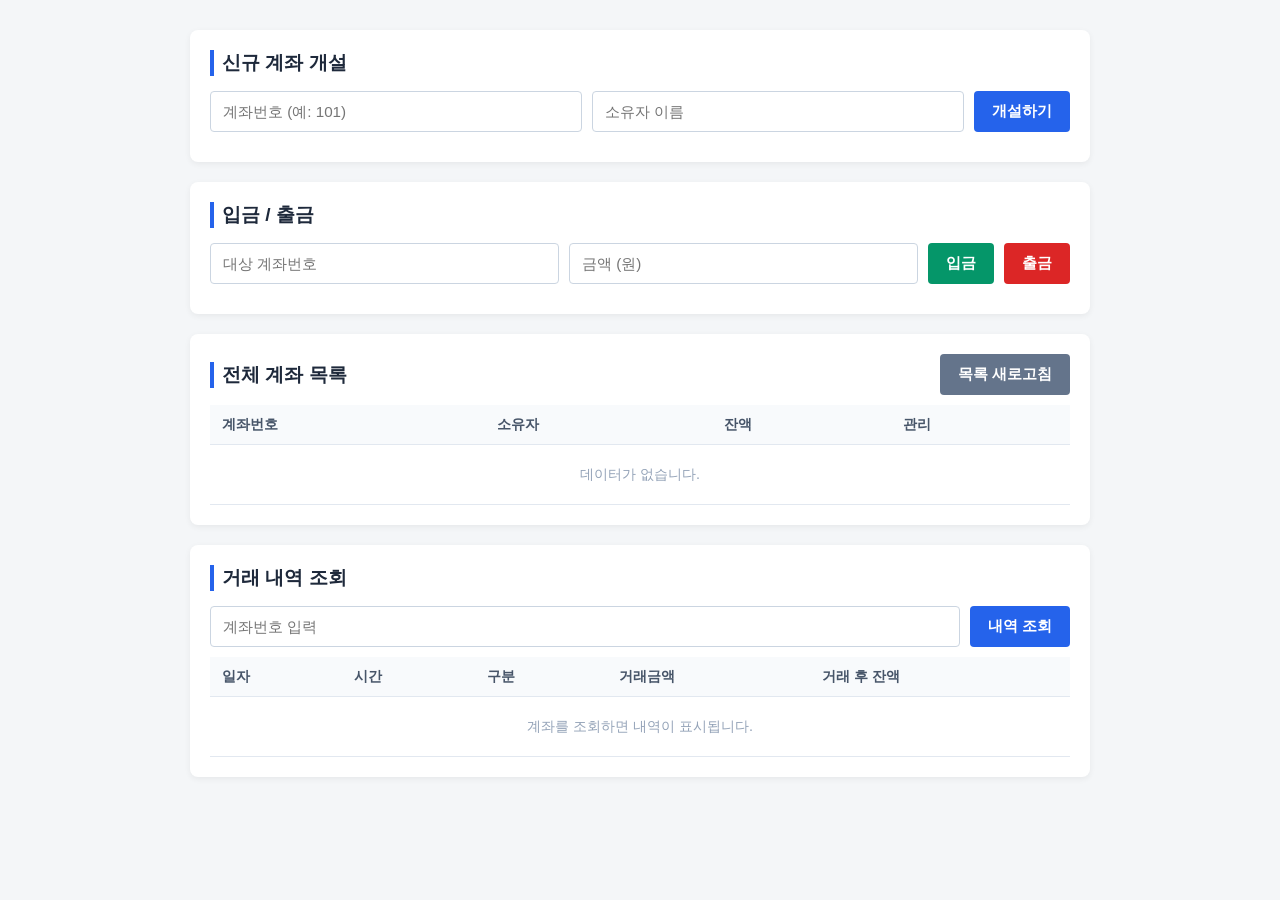
==== src/main/resources/static/index.html @ 8ab637b1 "dto 구현" ====
<!DOCTYPE html>
<html lang="ko">
<head>
    <meta charset="UTF-8">
    <title>은행 계좌 관리 시스템</title>
    <style>
        * { box-sizing: border-box; margin: 0; padding: 0; font-family: 'Pretendard', sans-serif; }
        body { background-color: #f4f6f8; padding: 30px; color: #333; }
        .container { max-width: 900px; margin: 0 auto; display: flex; flex-direction: column; gap: 20px; }
        .card { background: #fff; border-radius: 8px; padding: 20px; box-shadow: 0 2px 6px rgba(0,0,0,0.06); }
        h2 { font-size: 1.2rem; margin-bottom: 15px; color: #1e293b; border-left: 4px solid #2563eb; padding-left: 8px; }
        .form-row { display: flex; gap: 10px; margin-bottom: 10px; flex-wrap: wrap; }
        input { flex: 1; padding: 10px 12px; border: 1px solid #cbd5e1; border-radius: 4px; font-size: 0.95rem; min-width: 140px; }
        button { padding: 10px 18px; border: none; border-radius: 4px; cursor: pointer; font-size: 0.95rem; font-weight: bold; }
        .btn-primary { background: #2563eb; color: white; }
        .btn-success { background: #059669; color: white; }
        .btn-danger { background: #dc2626; color: white; }
        .btn-secondary { background: #64748b; color: white; }
        button:hover { opacity: 0.9; }
        table { width: 100%; border-collapse: collapse; margin-top: 10px; font-size: 0.9rem; }
        th, td { padding: 10px 12px; border-bottom: 1px solid #e2e8f0; text-align: left; }
        th { background: #f8fafc; color: #475569; }
        .empty-row { text-align: center; color: #94a3b8; padding: 20px; }
        .badge-deposit { color: #059669; font-weight: bold; }
        .badge-withdraw { color: #dc2626; font-weight: bold; }
    </style>
</head>
<body>

<div class="container">
    <!-- 1. 신규 계좌 개설 -->
    <div class="card">
        <h2>신규 계좌 개설</h2>
        <div class="form-row">
            <input type="text" id="newAccountNo" placeholder="계좌번호 (예: 101)">
            <input type="text" id="newName" placeholder="소유자 이름">
            <button class="btn-primary" onclick="createAccount()">개설하기</button>
        </div>
    </div>

    <!-- 2. 입출금 처리 -->
    <div class="card">
        <h2>입금 / 출금</h2>
        <div class="form-row">
            <input type="text" id="targetAccountNo" placeholder="대상 계좌번호">
            <input type="number" id="tradeAmount" placeholder="금액 (원)">
            <button class="btn-success" onclick="processBanking('deposit')">입금</button>
            <button class="btn-danger" onclick="processBanking('withdraw')">출금</button>
        </div>
    </div>

    <!-- 3. 전체 계좌 목록 -->
    <div class="card">
        <div style="display:flex; justify-content:space-between; align-items:center; margin-bottom:10px;">
            <h2 style="margin:0;">전체 계좌 목록</h2>
            <button class="btn-secondary" onclick="loadAccounts()">목록 새로고침</button>
        </div>
        <table>
            <thead>
                <tr>
                    <th>계좌번호</th>
                    <th>소유자</th>
                    <th>잔액</th>
                    <th>관리</th>
                </tr>
            </thead>
            <tbody id="accountTableBody">
                <tr><td colspan="4" class="empty-row">데이터가 없습니다.</td></tr>
            </tbody>
        </table>
    </div>

    <!-- 4. 거래 내역 상세 조회 -->
    <div class="card">
        <h2>거래 내역 조회</h2>
        <div class="form-row">
            <input type="text" id="historyAccountNo" placeholder="계좌번호 입력">
            <button class="btn-primary" onclick="loadTransactions()">내역 조회</button>
        </div>
        <table>
            <thead>
                <tr>
                    <th>일자</th>
                    <th>시간</th>
                    <th>구분</th>
                    <th>거래금액</th>
                    <th>거래 후 잔액</th>
                </tr>
            </thead>
            <tbody id="transactionTableBody">
                <tr><td colspan="5" class="empty-row">계좌를 조회하면 내역이 표시됩니다.</td></tr>
            </tbody>
        </table>
    </div>
</div>

<script>
    const API_BASE = '/api/accounts';

    // 1. 계좌 개설 요청
    async function createAccount() {
        const accountNo = document.getElementById('newAccountNo').value.trim();
        const name = document.getElementById('newName').value.trim();

        if (!accountNo || !name) return alert('계좌번호와 이름을 입력하세요.');

        const res = await fetch(API_BASE, {
            method: 'POST',
            headers: { 'Content-Type': 'application/json' },
            body: JSON.stringify({ accountNo, name })
        });

        const msg = await res.text();
        alert(msg);
        if (res.ok) {
            document.getElementById('newAccountNo').value = '';
            document.getElementById('newName').value = '';
            loadAccounts();
        }
    }

    // 2. 전체 계좌 목록 불러오기
    async function loadAccounts() {
        const res = await fetch(API_BASE);
        const data = await res.json();
        const tbody = document.getElementById('accountTableBody');
        tbody.innerHTML = '';

        if (data.length === 0) {
            tbody.innerHTML = '<tr><td colspan="4" class="empty-row">개설된 계좌가 없습니다.</td></tr>';
            return;
        }

        data.forEach(acc => {
            const tr = document.createElement('tr');
            tr.innerHTML = `
                <td>${acc.accountNo}</td>
                <td>${acc.name}</td>
                <td>${acc.balance.toLocaleString()} 원</td>
                <td><button class="btn-secondary" style="padding:4px 8px; font-size:0.8rem;" onclick="selectAccount('${acc.accountNo}')">선택</button></td>
            `;
            tbody.appendChild(tr);
        });
    }

    // 3. 입출금 요청
    async function processBanking(type) {
        const accountNo = document.getElementById('targetAccountNo').value.trim();
        const amount = Number(document.getElementById('tradeAmount').value);

        if (!accountNo || amount <= 0) return alert('계좌번호와 올바른 금액을 입력하세요.');

        const res = await fetch(`${API_BASE}/${accountNo}/${type}`, {
            method: 'POST',
            headers: { 'Content-Type': 'application/json' },
            body: JSON.stringify({ amount })
        });

        const msg = await res.text();
        alert(msg);
        if (res.ok) {
            document.getElementById('tradeAmount').value = '';
            loadAccounts();
        }
    }

    // 4. 거래 내역 조회
    async function loadTransactions() {
        const accountNo = document.getElementById('historyAccountNo').value.trim();
        if (!accountNo) return alert('조회할 계좌번호를 입력하세요.');

        const res = await fetch(`${API_BASE}/${accountNo}/transactions`);
        if (!res.ok) return alert('계좌를 찾을 수 없거나 조회가 실패했습니다.');

        const data = await res.json();
        const tbody = document.getElementById('transactionTableBody');
        tbody.innerHTML = '';

        if (data.length === 0) {
            tbody.innerHTML = '<tr><td colspan="5" class="empty-row">거래 내역이 존재하지 않습니다.</td></tr>';
            return;
        }

        data.forEach(tx => {
            const tr = document.createElement('tr');
            const kindBadge = tx.kind === '입금' 
                ? `<span class="badge-deposit">입금</span>` 
                : `<span class="badge-withdraw">출금</span>`;
            tr.innerHTML = `
                <td>${tx.transactionDate}</td>
                <td>${tx.transactionTime}</td>
                <td>${kindBadge}</td>
                <td>${tx.amount.toLocaleString()} 원</td>
                <td>${tx.balance.toLocaleString()} 원</td>
            `;
            tbody.appendChild(tr);
        });
    }

    // 계좌 목록에서 '선택' 클릭 시 폼에 번호 자동 기입
    function selectAccount(accountNo) {
        document.getElementById('targetAccountNo').value = accountNo;
        document.getElementById('historyAccountNo').value = accountNo;
        loadTransactions();
    }

    // 페이지 진입 시 초기 데이터 로드
    window.onload = loadAccounts;
</script>

</body>
</html>
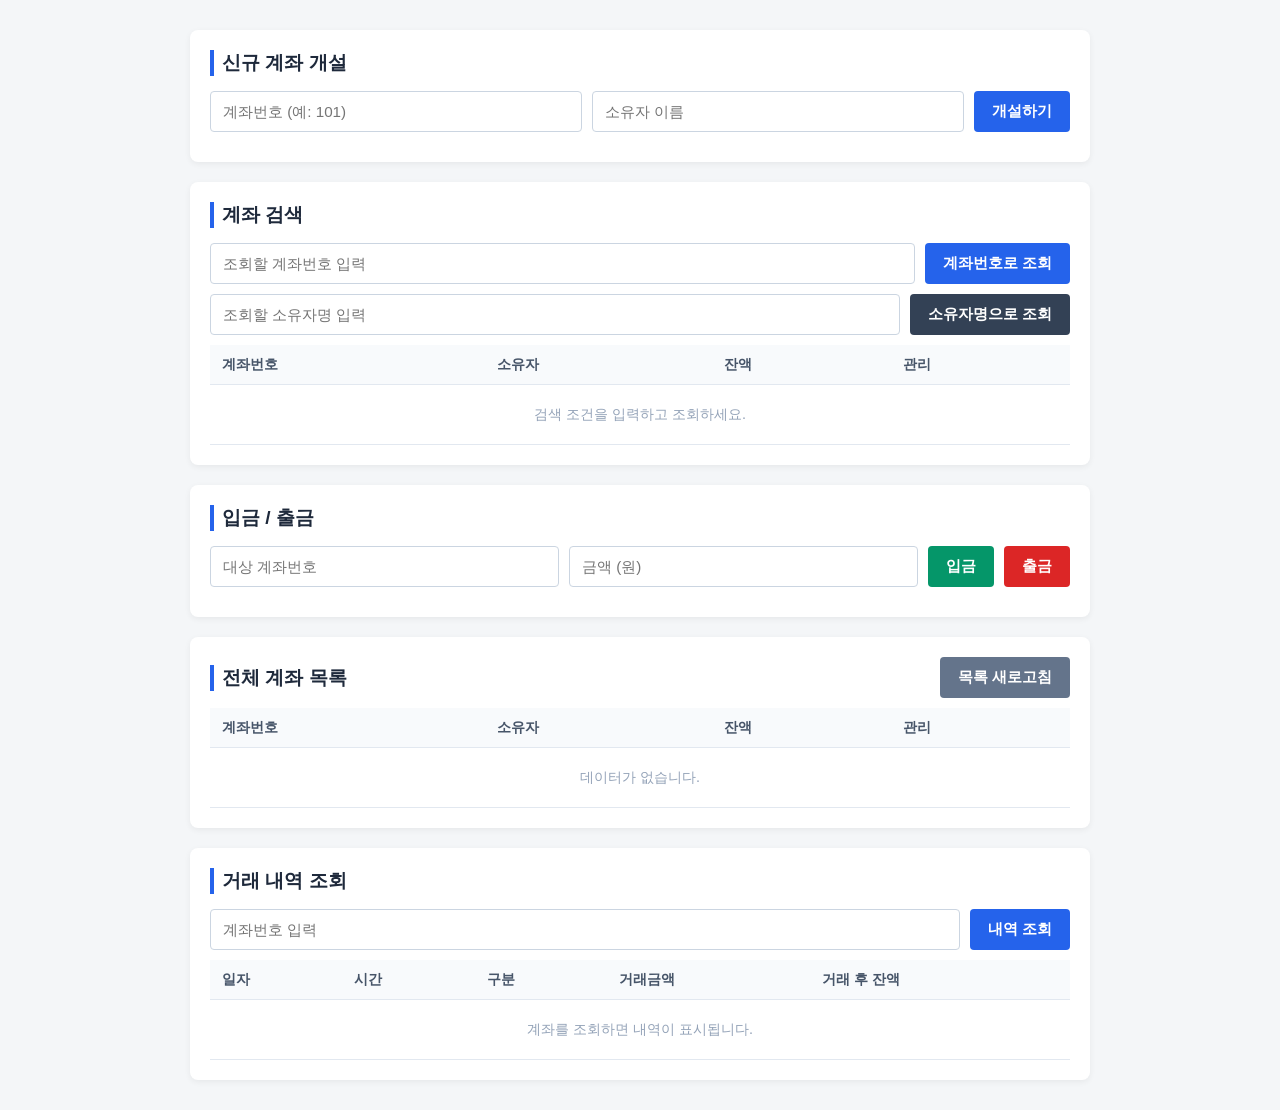
==== commit 13358450: "최종 완성" ====
--- a/src/main/resources/static/index.html
+++ b/src/main/resources/static/index.html
@@ -16,6 +16,7 @@
         .btn-success { background: #059669; color: white; }
         .btn-danger { background: #dc2626; color: white; }
         .btn-secondary { background: #64748b; color: white; }
+        .btn-dark { background: #334155; color: white; }
         button:hover { opacity: 0.9; }
         table { width: 100%; border-collapse: collapse; margin-top: 10px; font-size: 0.9rem; }
         th, td { padding: 10px 12px; border-bottom: 1px solid #e2e8f0; text-align: left; }
@@ -38,7 +39,33 @@
         </div>
     </div>
 
-    <!-- 2. 입출금 처리 -->
+    <!-- 2. 계좌 검색 (계좌번호 단건 조회 / 소유자명 다건 조회) -->
+    <div class="card">
+        <h2>계좌 검색</h2>
+        <div class="form-row">
+            <input type="text" id="searchAccountNo" placeholder="조회할 계좌번호 입력">
+            <button class="btn-primary" onclick="searchByAccountNo()">계좌번호로 조회</button>
+        </div>
+        <div class="form-row">
+            <input type="text" id="searchName" placeholder="조회할 소유자명 입력">
+            <button class="btn-dark" onclick="searchByName()">소유자명으로 조회</button>
+        </div>
+        <table>
+            <thead>
+                <tr>
+                    <th>계좌번호</th>
+                    <th>소유자</th>
+                    <th>잔액</th>
+                    <th>관리</th>
+                </tr>
+            </thead>
+            <tbody id="searchResultBody">
+                <tr><td colspan="4" class="empty-row">검색 조건을 입력하고 조회하세요.</td></tr>
+            </tbody>
+        </table>
+    </div>
+
+    <!-- 3. 입출금 처리 -->
     <div class="card">
         <h2>입금 / 출금</h2>
         <div class="form-row">
@@ -49,7 +76,7 @@
         </div>
     </div>
 
-    <!-- 3. 전체 계좌 목록 -->
+    <!-- 4. 전체 계좌 목록 -->
     <div class="card">
         <div style="display:flex; justify-content:space-between; align-items:center; margin-bottom:10px;">
             <h2 style="margin:0;">전체 계좌 목록</h2>
@@ -70,7 +97,7 @@
         </table>
     </div>
 
-    <!-- 4. 거래 내역 상세 조회 -->
+    <!-- 5. 거래 내역 상세 조회 -->
     <div class="card">
         <h2>거래 내역 조회</h2>
         <div class="form-row">
@@ -95,9 +122,9 @@
 </div>
 
 <script>
-    const API_BASE = '/api/accounts';
-
-    // 1. 계좌 개설 요청
+    const API_BASE = '/accounts';
+
+    // 1. 신규 계좌 개설
     async function createAccount() {
         const accountNo = document.getElementById('newAccountNo').value.trim();
         const name = document.getElementById('newName').value.trim();
@@ -119,15 +146,46 @@
         }
     }
 
-    // 2. 전체 계좌 목록 불러오기
-    async function loadAccounts() {
-        const res = await fetch(API_BASE);
+    // 2. 계좌번호로 단건 조회 (GET /accounts/{accountNo})
+    async function searchByAccountNo() {
+        const accountNo = document.getElementById('searchAccountNo').value.trim();
+        if (!accountNo) return alert('계좌번호를 입력하세요.');
+
+        const res = await fetch(`${API_BASE}/${accountNo}`);
+        const tbody = document.getElementById('searchResultBody');
+        tbody.innerHTML = '';
+
+        if (!res.ok) {
+            const errorMsg = await res.text();
+            tbody.innerHTML = `<tr><td colspan="4" class="empty-row">${errorMsg || '계좌를 찾을 수 없습니다.'}</td></tr>`;
+            return;
+        }
+
+        const acc = await res.json();
+        tbody.innerHTML = `
+            <tr>
+                <td>${acc.accountNo}</td>
+                <td>${acc.name}</td>
+                <td>${acc.balance.toLocaleString()} 원</td>
+                <td><button class="btn-secondary" style="padding:4px 8px; font-size:0.8rem;" onclick="selectAccount('${acc.accountNo}')">선택</button></td>
+            </tr>
+        `;
+    }
+
+    // 3. 소유자명으로 계좌 조회 (GET /accounts/search?name=이름)
+    async function searchByName() {
+        const name = document.getElementById('searchName').value.trim();
+        if (!name) return alert('소유자 이름을 입력하세요.');
+
+        const res = await fetch(`${API_BASE}/search?name=${encodeURIComponent(name)}`);
+        const tbody = document.getElementById('searchResultBody');
+        tbody.innerHTML = '';
+
+        if (!res.ok) return alert('조회 중 오류가 발생했습니다.');
+
         const data = await res.json();
-        const tbody = document.getElementById('accountTableBody');
-        tbody.innerHTML = '';
-
         if (data.length === 0) {
-            tbody.innerHTML = '<tr><td colspan="4" class="empty-row">개설된 계좌가 없습니다.</td></tr>';
+            tbody.innerHTML = '<tr><td colspan="4" class="empty-row">일치하는 소유자의 계좌가 없습니다.</td></tr>';
             return;
         }
 
@@ -143,7 +201,31 @@
         });
     }
 
-    // 3. 입출금 요청
+    // 4. 전체 계좌 목록 조회 (GET /accounts)
+    async function loadAccounts() {
+        const res = await fetch(API_BASE);
+        const data = await res.json();
+        const tbody = document.getElementById('accountTableBody');
+        tbody.innerHTML = '';
+
+        if (data.length === 0) {
+            tbody.innerHTML = '<tr><td colspan="4" class="empty-row">개설된 계좌가 없습니다.</td></tr>';
+            return;
+        }
+
+        data.forEach(acc => {
+            const tr = document.createElement('tr');
+            tr.innerHTML = `
+                <td>${acc.accountNo}</td>
+                <td>${acc.name}</td>
+                <td>${acc.balance.toLocaleString()} 원</td>
+                <td><button class="btn-secondary" style="padding:4px 8px; font-size:0.8rem;" onclick="selectAccount('${acc.accountNo}')">선택</button></td>
+            `;
+            tbody.appendChild(tr);
+        });
+    }
+
+    // 5. 입출금 처리 (POST /accounts/{accountNo}/{type})
     async function processBanking(type) {
         const accountNo = document.getElementById('targetAccountNo').value.trim();
         const amount = Number(document.getElementById('tradeAmount').value);
@@ -164,7 +246,7 @@
         }
     }
 
-    // 4. 거래 내역 조회
+    // 6. 거래 내역 조회 (GET /accounts/{accountNo}/transactions)
     async function loadTransactions() {
         const accountNo = document.getElementById('historyAccountNo').value.trim();
         if (!accountNo) return alert('조회할 계좌번호를 입력하세요.');
@@ -186,9 +268,14 @@
             const kindBadge = tx.kind === '입금' 
                 ? `<span class="badge-deposit">입금</span>` 
                 : `<span class="badge-withdraw">출금</span>`;
+            
+            // TransactionResponse DTO 필드명(date, time) 반영
+            const displayDate = tx.date || tx.transactionDate;
+            const displayTime = tx.time || tx.transactionTime;
+
             tr.innerHTML = `
-                <td>${tx.transactionDate}</td>
-                <td>${tx.transactionTime}</td>
+                <td>${displayDate}</td>
+                <td>${displayTime}</td>
                 <td>${kindBadge}</td>
                 <td>${tx.amount.toLocaleString()} 원</td>
                 <td>${tx.balance.toLocaleString()} 원</td>
@@ -197,14 +284,14 @@
         });
     }
 
-    // 계좌 목록에서 '선택' 클릭 시 폼에 번호 자동 기입
+    // 목록/검색 결과에서 '선택' 클릭 시 폼에 계좌번호 자동 세팅
     function selectAccount(accountNo) {
         document.getElementById('targetAccountNo').value = accountNo;
         document.getElementById('historyAccountNo').value = accountNo;
         loadTransactions();
     }
 
-    // 페이지 진입 시 초기 데이터 로드
+    // 페이지 진입 시 실행
     window.onload = loadAccounts;
 </script>
 
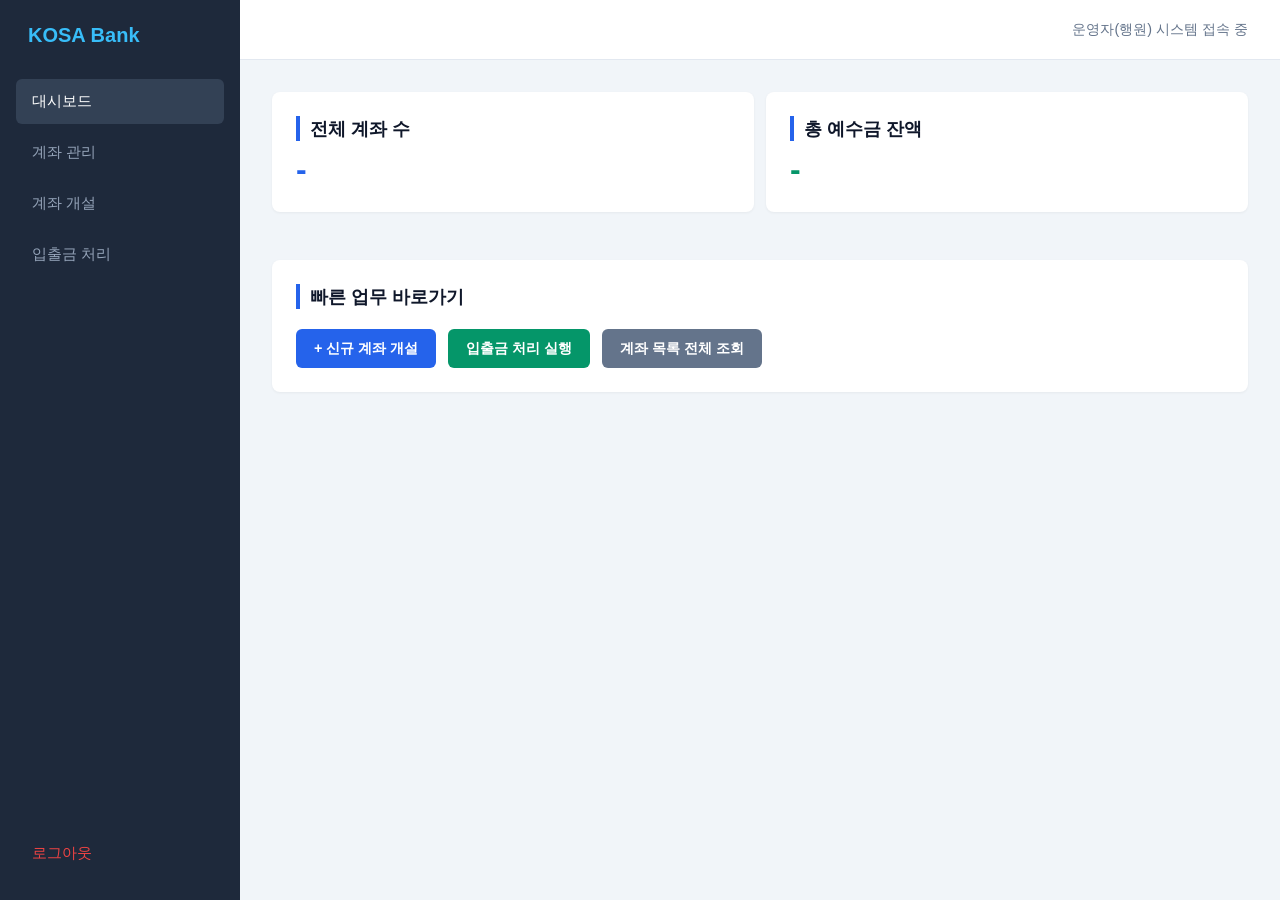
==== commit 7b9f24d3: "페이지 분리" ====
--- a/src/main/resources/static/index.html
+++ b/src/main/resources/static/index.html
@@ -2,298 +2,12 @@
 <html lang="ko">
 <head>
     <meta charset="UTF-8">
-    <title>은행 계좌 관리 시스템</title>
-    <style>
-        * { box-sizing: border-box; margin: 0; padding: 0; font-family: 'Pretendard', sans-serif; }
-        body { background-color: #f4f6f8; padding: 30px; color: #333; }
-        .container { max-width: 900px; margin: 0 auto; display: flex; flex-direction: column; gap: 20px; }
-        .card { background: #fff; border-radius: 8px; padding: 20px; box-shadow: 0 2px 6px rgba(0,0,0,0.06); }
-        h2 { font-size: 1.2rem; margin-bottom: 15px; color: #1e293b; border-left: 4px solid #2563eb; padding-left: 8px; }
-        .form-row { display: flex; gap: 10px; margin-bottom: 10px; flex-wrap: wrap; }
-        input { flex: 1; padding: 10px 12px; border: 1px solid #cbd5e1; border-radius: 4px; font-size: 0.95rem; min-width: 140px; }
-        button { padding: 10px 18px; border: none; border-radius: 4px; cursor: pointer; font-size: 0.95rem; font-weight: bold; }
-        .btn-primary { background: #2563eb; color: white; }
-        .btn-success { background: #059669; color: white; }
-        .btn-danger { background: #dc2626; color: white; }
-        .btn-secondary { background: #64748b; color: white; }
-        .btn-dark { background: #334155; color: white; }
-        button:hover { opacity: 0.9; }
-        table { width: 100%; border-collapse: collapse; margin-top: 10px; font-size: 0.9rem; }
-        th, td { padding: 10px 12px; border-bottom: 1px solid #e2e8f0; text-align: left; }
-        th { background: #f8fafc; color: #475569; }
-        .empty-row { text-align: center; color: #94a3b8; padding: 20px; }
-        .badge-deposit { color: #059669; font-weight: bold; }
-        .badge-withdraw { color: #dc2626; font-weight: bold; }
-    </style>
+    <meta http-equiv="refresh" content="0; url=dashboard.html">
+    <title>Redirecting...</title>
 </head>
 <body>
-
-<div class="container">
-    <!-- 1. 신규 계좌 개설 -->
-    <div class="card">
-        <h2>신규 계좌 개설</h2>
-        <div class="form-row">
-            <input type="text" id="newAccountNo" placeholder="계좌번호 (예: 101)">
-            <input type="text" id="newName" placeholder="소유자 이름">
-            <button class="btn-primary" onclick="createAccount()">개설하기</button>
-        </div>
-    </div>
-
-    <!-- 2. 계좌 검색 (계좌번호 단건 조회 / 소유자명 다건 조회) -->
-    <div class="card">
-        <h2>계좌 검색</h2>
-        <div class="form-row">
-            <input type="text" id="searchAccountNo" placeholder="조회할 계좌번호 입력">
-            <button class="btn-primary" onclick="searchByAccountNo()">계좌번호로 조회</button>
-        </div>
-        <div class="form-row">
-            <input type="text" id="searchName" placeholder="조회할 소유자명 입력">
-            <button class="btn-dark" onclick="searchByName()">소유자명으로 조회</button>
-        </div>
-        <table>
-            <thead>
-                <tr>
-                    <th>계좌번호</th>
-                    <th>소유자</th>
-                    <th>잔액</th>
-                    <th>관리</th>
-                </tr>
-            </thead>
-            <tbody id="searchResultBody">
-                <tr><td colspan="4" class="empty-row">검색 조건을 입력하고 조회하세요.</td></tr>
-            </tbody>
-        </table>
-    </div>
-
-    <!-- 3. 입출금 처리 -->
-    <div class="card">
-        <h2>입금 / 출금</h2>
-        <div class="form-row">
-            <input type="text" id="targetAccountNo" placeholder="대상 계좌번호">
-            <input type="number" id="tradeAmount" placeholder="금액 (원)">
-            <button class="btn-success" onclick="processBanking('deposit')">입금</button>
-            <button class="btn-danger" onclick="processBanking('withdraw')">출금</button>
-        </div>
-    </div>
-
-    <!-- 4. 전체 계좌 목록 -->
-    <div class="card">
-        <div style="display:flex; justify-content:space-between; align-items:center; margin-bottom:10px;">
-            <h2 style="margin:0;">전체 계좌 목록</h2>
-            <button class="btn-secondary" onclick="loadAccounts()">목록 새로고침</button>
-        </div>
-        <table>
-            <thead>
-                <tr>
-                    <th>계좌번호</th>
-                    <th>소유자</th>
-                    <th>잔액</th>
-                    <th>관리</th>
-                </tr>
-            </thead>
-            <tbody id="accountTableBody">
-                <tr><td colspan="4" class="empty-row">데이터가 없습니다.</td></tr>
-            </tbody>
-        </table>
-    </div>
-
-    <!-- 5. 거래 내역 상세 조회 -->
-    <div class="card">
-        <h2>거래 내역 조회</h2>
-        <div class="form-row">
-            <input type="text" id="historyAccountNo" placeholder="계좌번호 입력">
-            <button class="btn-primary" onclick="loadTransactions()">내역 조회</button>
-        </div>
-        <table>
-            <thead>
-                <tr>
-                    <th>일자</th>
-                    <th>시간</th>
-                    <th>구분</th>
-                    <th>거래금액</th>
-                    <th>거래 후 잔액</th>
-                </tr>
-            </thead>
-            <tbody id="transactionTableBody">
-                <tr><td colspan="5" class="empty-row">계좌를 조회하면 내역이 표시됩니다.</td></tr>
-            </tbody>
-        </table>
-    </div>
-</div>
-
-<script>
-    const API_BASE = '/accounts';
-
-    // 1. 신규 계좌 개설
-    async function createAccount() {
-        const accountNo = document.getElementById('newAccountNo').value.trim();
-        const name = document.getElementById('newName').value.trim();
-
-        if (!accountNo || !name) return alert('계좌번호와 이름을 입력하세요.');
-
-        const res = await fetch(API_BASE, {
-            method: 'POST',
-            headers: { 'Content-Type': 'application/json' },
-            body: JSON.stringify({ accountNo, name })
-        });
-
-        const msg = await res.text();
-        alert(msg);
-        if (res.ok) {
-            document.getElementById('newAccountNo').value = '';
-            document.getElementById('newName').value = '';
-            loadAccounts();
-        }
-    }
-
-    // 2. 계좌번호로 단건 조회 (GET /accounts/{accountNo})
-    async function searchByAccountNo() {
-        const accountNo = document.getElementById('searchAccountNo').value.trim();
-        if (!accountNo) return alert('계좌번호를 입력하세요.');
-
-        const res = await fetch(`${API_BASE}/${accountNo}`);
-        const tbody = document.getElementById('searchResultBody');
-        tbody.innerHTML = '';
-
-        if (!res.ok) {
-            const errorMsg = await res.text();
-            tbody.innerHTML = `<tr><td colspan="4" class="empty-row">${errorMsg || '계좌를 찾을 수 없습니다.'}</td></tr>`;
-            return;
-        }
-
-        const acc = await res.json();
-        tbody.innerHTML = `
-            <tr>
-                <td>${acc.accountNo}</td>
-                <td>${acc.name}</td>
-                <td>${acc.balance.toLocaleString()} 원</td>
-                <td><button class="btn-secondary" style="padding:4px 8px; font-size:0.8rem;" onclick="selectAccount('${acc.accountNo}')">선택</button></td>
-            </tr>
-        `;
-    }
-
-    // 3. 소유자명으로 계좌 조회 (GET /accounts/search?name=이름)
-    async function searchByName() {
-        const name = document.getElementById('searchName').value.trim();
-        if (!name) return alert('소유자 이름을 입력하세요.');
-
-        const res = await fetch(`${API_BASE}/search?name=${encodeURIComponent(name)}`);
-        const tbody = document.getElementById('searchResultBody');
-        tbody.innerHTML = '';
-
-        if (!res.ok) return alert('조회 중 오류가 발생했습니다.');
-
-        const data = await res.json();
-        if (data.length === 0) {
-            tbody.innerHTML = '<tr><td colspan="4" class="empty-row">일치하는 소유자의 계좌가 없습니다.</td></tr>';
-            return;
-        }
-
-        data.forEach(acc => {
-            const tr = document.createElement('tr');
-            tr.innerHTML = `
-                <td>${acc.accountNo}</td>
-                <td>${acc.name}</td>
-                <td>${acc.balance.toLocaleString()} 원</td>
-                <td><button class="btn-secondary" style="padding:4px 8px; font-size:0.8rem;" onclick="selectAccount('${acc.accountNo}')">선택</button></td>
-            `;
-            tbody.appendChild(tr);
-        });
-    }
-
-    // 4. 전체 계좌 목록 조회 (GET /accounts)
-    async function loadAccounts() {
-        const res = await fetch(API_BASE);
-        const data = await res.json();
-        const tbody = document.getElementById('accountTableBody');
-        tbody.innerHTML = '';
-
-        if (data.length === 0) {
-            tbody.innerHTML = '<tr><td colspan="4" class="empty-row">개설된 계좌가 없습니다.</td></tr>';
-            return;
-        }
-
-        data.forEach(acc => {
-            const tr = document.createElement('tr');
-            tr.innerHTML = `
-                <td>${acc.accountNo}</td>
-                <td>${acc.name}</td>
-                <td>${acc.balance.toLocaleString()} 원</td>
-                <td><button class="btn-secondary" style="padding:4px 8px; font-size:0.8rem;" onclick="selectAccount('${acc.accountNo}')">선택</button></td>
-            `;
-            tbody.appendChild(tr);
-        });
-    }
-
-    // 5. 입출금 처리 (POST /accounts/{accountNo}/{type})
-    async function processBanking(type) {
-        const accountNo = document.getElementById('targetAccountNo').value.trim();
-        const amount = Number(document.getElementById('tradeAmount').value);
-
-        if (!accountNo || amount <= 0) return alert('계좌번호와 올바른 금액을 입력하세요.');
-
-        const res = await fetch(`${API_BASE}/${accountNo}/${type}`, {
-            method: 'POST',
-            headers: { 'Content-Type': 'application/json' },
-            body: JSON.stringify({ amount })
-        });
-
-        const msg = await res.text();
-        alert(msg);
-        if (res.ok) {
-            document.getElementById('tradeAmount').value = '';
-            loadAccounts();
-        }
-    }
-
-    // 6. 거래 내역 조회 (GET /accounts/{accountNo}/transactions)
-    async function loadTransactions() {
-        const accountNo = document.getElementById('historyAccountNo').value.trim();
-        if (!accountNo) return alert('조회할 계좌번호를 입력하세요.');
-
-        const res = await fetch(`${API_BASE}/${accountNo}/transactions`);
-        if (!res.ok) return alert('계좌를 찾을 수 없거나 조회가 실패했습니다.');
-
-        const data = await res.json();
-        const tbody = document.getElementById('transactionTableBody');
-        tbody.innerHTML = '';
-
-        if (data.length === 0) {
-            tbody.innerHTML = '<tr><td colspan="5" class="empty-row">거래 내역이 존재하지 않습니다.</td></tr>';
-            return;
-        }
-
-        data.forEach(tx => {
-            const tr = document.createElement('tr');
-            const kindBadge = tx.kind === '입금' 
-                ? `<span class="badge-deposit">입금</span>` 
-                : `<span class="badge-withdraw">출금</span>`;
-            
-            // TransactionResponse DTO 필드명(date, time) 반영
-            const displayDate = tx.date || tx.transactionDate;
-            const displayTime = tx.time || tx.transactionTime;
-
-            tr.innerHTML = `
-                <td>${displayDate}</td>
-                <td>${displayTime}</td>
-                <td>${kindBadge}</td>
-                <td>${tx.amount.toLocaleString()} 원</td>
-                <td>${tx.balance.toLocaleString()} 원</td>
-            `;
-            tbody.appendChild(tr);
-        });
-    }
-
-    // 목록/검색 결과에서 '선택' 클릭 시 폼에 계좌번호 자동 세팅
-    function selectAccount(accountNo) {
-        document.getElementById('targetAccountNo').value = accountNo;
-        document.getElementById('historyAccountNo').value = accountNo;
-        loadTransactions();
-    }
-
-    // 페이지 진입 시 실행
-    window.onload = loadAccounts;
-</script>
-
+    <script>
+        location.replace('dashboard.html');
+    </script>
 </body>
 </html>
